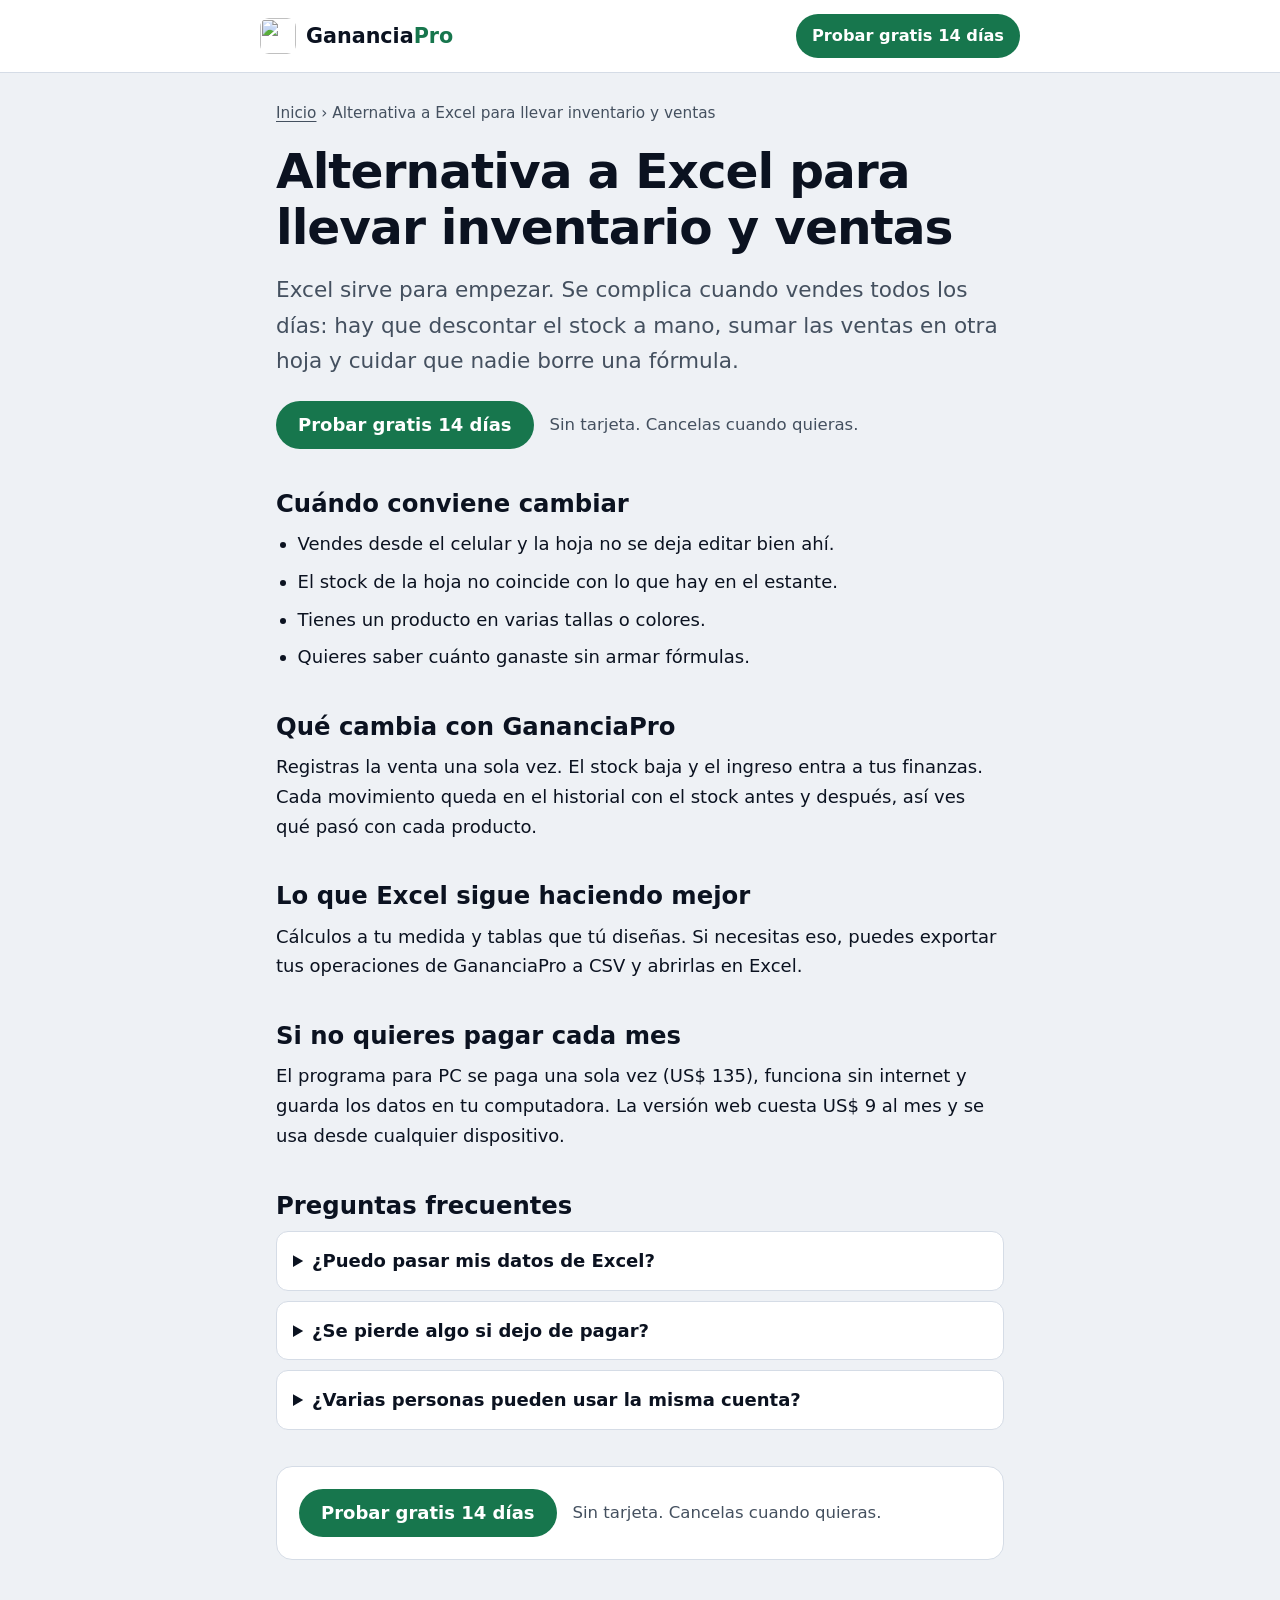
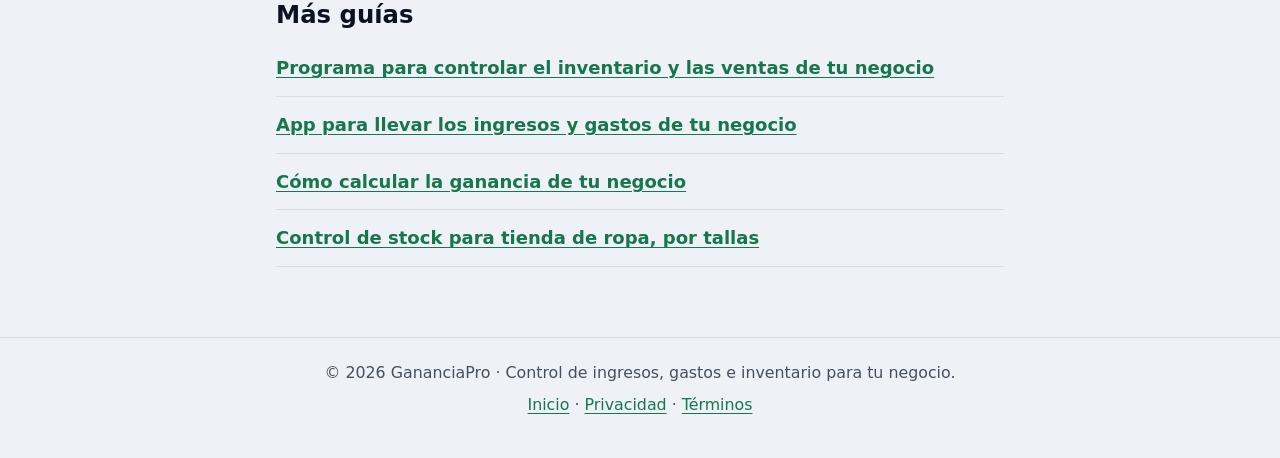
==== alternativa-excel-inventario.html @ 2cda4a4f "SEO: 7 páginas de guía, FAQ con datos estructurados, enlaces internos y sitemap Co-Authored-By: Clau" ====
<!DOCTYPE html>
<html lang="es">
<head>
    <meta charset="UTF-8">
    <meta http-equiv="Content-Security-Policy" content="default-src 'self'; script-src 'none'; style-src 'self'; img-src 'self' data:; font-src 'self'; object-src 'none'; base-uri 'self'; form-action 'none'; frame-src 'none'">
    <meta name="referrer" content="strict-origin-when-cross-origin">
    <meta name="viewport" content="width=device-width, initial-scale=1, viewport-fit=cover">
    <meta name="color-scheme" content="light dark">
    <title>Alternativa a Excel para inventario y ventas | GananciaPro</title>
    <meta name="description" content="¿Llevas tu inventario y tus ventas en Excel? Mira cuándo conviene cambiar y qué ganas con un programa que descuenta el stock y calcula la ganancia solo.">
    <link rel="canonical" href="https://gananciapro.app/alternativa-excel-inventario.html">
    <meta property="og:title" content="Alternativa a Excel para llevar inventario y ventas">
    <meta property="og:description" content="¿Llevas tu inventario y tus ventas en Excel? Mira cuándo conviene cambiar y qué ganas con un programa que descuenta el stock y calcula la ganancia solo.">
    <meta property="og:type" content="article">
    <meta property="og:url" content="https://gananciapro.app/alternativa-excel-inventario.html">
    <meta property="og:image" content="https://gananciapro.app/img/og.png">
    <meta name="twitter:card" content="summary_large_image">
    <link rel="icon" href="favicon.svg" type="image/svg+xml">
    <link rel="stylesheet" href="css/guia.css">
    <script type="application/ld+json">[{"@context": "https://schema.org", "@type": "FAQPage", "inLanguage": "es", "mainEntity": [{"@type": "Question", "name": "¿Puedo pasar mis datos de Excel?", "acceptedAnswer": {"@type": "Answer", "text": "Puedes importar un respaldo CSV con el formato de GananciaPro. Los productos del almacén se crean desde la app."}}, {"@type": "Question", "name": "¿Se pierde algo si dejo de pagar?", "acceptedAnswer": {"@type": "Answer", "text": "No. Sigues viendo y descargando tus datos. Para registrar cosas nuevas necesitas la suscripción activa."}}, {"@type": "Question", "name": "¿Varias personas pueden usar la misma cuenta?", "acceptedAnswer": {"@type": "Answer", "text": "Cada cuenta es de un negocio. Se puede abrir en varios dispositivos con el mismo correo."}}]}, {"@context": "https://schema.org", "@type": "Article", "headline": "Alternativa a Excel para llevar inventario y ventas", "description": "¿Llevas tu inventario y tus ventas en Excel? Mira cuándo conviene cambiar y qué ganas con un programa que descuenta el stock y calcula la ganancia solo.", "inLanguage": "es", "datePublished": "2026-11-14", "dateModified": "2026-11-14", "mainEntityOfPage": "https://gananciapro.app/alternativa-excel-inventario.html", "author": {"@type": "Organization", "name": "GananciaPro", "url": "https://gananciapro.app/"}, "publisher": {"@type": "Organization", "name": "GananciaPro", "logo": {"@type": "ImageObject", "url": "https://gananciapro.app/img/icon-512.png"}}, "image": "https://gananciapro.app/img/og.png"}, {"@context": "https://schema.org", "@type": "BreadcrumbList", "itemListElement": [{"@type": "ListItem", "position": 1, "name": "GananciaPro", "item": "https://gananciapro.app/"}, {"@type": "ListItem", "position": 2, "name": "Alternativa a Excel para llevar inventario y ventas", "item": "https://gananciapro.app/alternativa-excel-inventario.html"}]}]</script>
</head>
<body>
    <header class="g-cab">
        <a class="g-marca" href="./" aria-label="GananciaPro, Inicio"><img src="favicon.svg" alt="" width="36" height="36"><span>Ganancia<b>Pro</b></span></a>
        <a class="g-boton g-boton-chico" href="./#acceso">Probar gratis 14 días</a>
    </header>
    <main class="g-main">
        <nav class="g-migas" aria-label="breadcrumb"><a href="./">Inicio</a> <span aria-hidden="true">›</span> <span>Alternativa a Excel para llevar inventario y ventas</span></nav>
        <h1>Alternativa a Excel para llevar inventario y ventas</h1>
        <p class="g-lead">Excel sirve para empezar. Se complica cuando vendes todos los días: hay que descontar el stock a mano, sumar las ventas en otra hoja y cuidar que nadie borre una fórmula.</p>
        <p class="g-cta"><a class="g-boton" href="./#acceso">Probar gratis 14 días</a> <span>Sin tarjeta. Cancelas cuando quieras.</span></p>
        <h2>Cuándo conviene cambiar</h2>
        <ul>
            <li>Vendes desde el celular y la hoja no se deja editar bien ahí.</li>
            <li>El stock de la hoja no coincide con lo que hay en el estante.</li>
            <li>Tienes un producto en varias tallas o colores.</li>
            <li>Quieres saber cuánto ganaste sin armar fórmulas.</li>
        </ul>
        <h2>Qué cambia con GananciaPro</h2>
        <p>Registras la venta una sola vez. El stock baja y el ingreso entra a tus finanzas. Cada movimiento queda en el historial con el stock antes y después, así ves qué pasó con cada producto.</p>
        <h2>Lo que Excel sigue haciendo mejor</h2>
        <p>Cálculos a tu medida y tablas que tú diseñas. Si necesitas eso, puedes exportar tus operaciones de GananciaPro a CSV y abrirlas en Excel.</p>
        <h2>Si no quieres pagar cada mes</h2>
        <p>El programa para PC se paga una sola vez (US$ 135), funciona sin internet y guarda los datos en tu computadora. La versión web cuesta US$ 9 al mes y se usa desde cualquier dispositivo.</p>
        <h2>Preguntas frecuentes</h2>
        <details class="g-faq"><summary>¿Puedo pasar mis datos de Excel?</summary><p>Puedes importar un respaldo CSV con el formato de GananciaPro. Los productos del almacén se crean desde la app.</p></details>
        <details class="g-faq"><summary>¿Se pierde algo si dejo de pagar?</summary><p>No. Sigues viendo y descargando tus datos. Para registrar cosas nuevas necesitas la suscripción activa.</p></details>
        <details class="g-faq"><summary>¿Varias personas pueden usar la misma cuenta?</summary><p>Cada cuenta es de un negocio. Se puede abrir en varios dispositivos con el mismo correo.</p></details>
        <p class="g-cta g-cta-fin"><a class="g-boton" href="./#acceso">Probar gratis 14 días</a> <span>Sin tarjeta. Cancelas cuando quieras.</span></p>
        <h2>Más guías</h2>
        <ul class="g-enlaces">
            <li><a href="programa-control-inventario.html" hreflang="es">Programa para controlar el inventario y las ventas de tu negocio</a></li>
            <li><a href="app-ingresos-y-gastos.html" hreflang="es">App para llevar los ingresos y gastos de tu negocio</a></li>
            <li><a href="como-calcular-ganancia.html" hreflang="es">Cómo calcular la ganancia de tu negocio</a></li>
            <li><a href="control-stock-tienda-ropa.html" hreflang="es">Control de stock para tienda de ropa, por tallas</a></li>
        </ul>
    </main>
    <footer class="g-pie">
        <p>&copy; 2026 GananciaPro · Control de ingresos, gastos e inventario para tu negocio.</p>
        <p><a href="./">Inicio</a> · <a href="privacidad.html">Privacidad</a> · <a href="terminos.html">Términos</a></p>
    </footer>
</body>
</html>
---- css/guia.css ----
/* Páginas de guía de GananciaPro: lectura clara, letra grande, sin scripts. */
:root {
    --fondo: #eef1f5; --hoja: #ffffff; --tinta: #0b1220; --suave: #44505f; --linea: #d5dce6;
    --verde: #17764d; --verde-fuerte: #0f5c3b; --sobre-verde: #ffffff;
}
@media (prefers-color-scheme: dark) {
    :root { --fondo: #0b1410; --hoja: #14201a; --tinta: #f1f6f3; --suave: #b6c4bb; --linea: #2f4438; --verde: #5fd69a; --verde-fuerte: #86e6b5; --sobre-verde: #062014; }
}
* { box-sizing: border-box; }
html { font-size: 112.5%; -webkit-text-size-adjust: 100%; }
body {
    margin: 0; background: var(--fondo); color: var(--tinta);
    font-family: system-ui, -apple-system, "Segoe UI", Roboto, "Helvetica Neue", Arial, sans-serif;
    line-height: 1.65;
}
a { color: var(--verde); text-underline-offset: 3px; }
a:hover { color: var(--verde-fuerte); }
a:focus-visible, summary:focus-visible { outline: 3px solid var(--verde); outline-offset: 3px; border-radius: 6px; }
.g-cab {
    display: flex; align-items: center; justify-content: space-between; gap: 16px;
    padding: 14px max(16px, calc((100% - 760px) / 2)); background: var(--hoja); border-bottom: 1px solid var(--linea);
}
.g-marca { display: inline-flex; align-items: center; gap: 10px; font-weight: 800; font-size: 1.15rem; color: var(--tinta); text-decoration: none; }
.g-marca b { color: var(--verde); }
.g-marca img { border-radius: 9px; }
.g-main { max-width: 760px; margin: 0 auto; padding: 28px 16px 56px; }
.g-migas { font-size: 0.85rem; color: var(--suave); margin-bottom: 18px; overflow-wrap: anywhere; }
.g-migas a { color: var(--suave); }
h1 { font-size: clamp(1.9rem, 5.2vw, 2.7rem); line-height: 1.15; letter-spacing: -0.02em; margin: 0 0 16px; text-wrap: balance; }
h2 { font-size: 1.35rem; line-height: 1.25; margin: 40px 0 10px; text-wrap: balance; }
p { margin: 0 0 14px; }
.g-lead { font-size: 1.2rem; color: var(--suave); }
ul { margin: 0 0 14px; padding-left: 1.2em; }
li { margin-bottom: 8px; }
.g-cta { display: flex; flex-wrap: wrap; align-items: center; gap: 12px 16px; margin: 22px 0 6px; }
.g-cta span { color: var(--suave); font-size: 0.92rem; }
.g-cta-fin { margin-top: 36px; padding: 22px; background: var(--hoja); border: 1px solid var(--linea); border-radius: 16px; }
.g-boton {
    display: inline-flex; align-items: center; justify-content: center; min-height: 48px; padding: 0 22px;
    background: var(--verde); color: var(--sobre-verde); font-weight: 700; text-decoration: none; border-radius: 999px;
}
.g-boton:hover { background: var(--verde-fuerte); color: var(--sobre-verde); }
.g-boton-chico { min-height: 44px; padding: 0 16px; font-size: 0.9rem; white-space: nowrap; }
.g-faq { background: var(--hoja); border: 1px solid var(--linea); border-radius: 12px; padding: 0 16px; margin-bottom: 10px; }
.g-faq summary { cursor: pointer; font-weight: 700; padding: 14px 0; min-height: 48px; }
.g-faq p { margin: 0 0 14px; color: var(--suave); }
.g-enlaces { list-style: none; padding: 0; }
.g-enlaces li { border-bottom: 1px solid var(--linea); margin: 0; }
.g-enlaces a { display: block; padding: 13px 0; font-weight: 600; }
.g-pie { border-top: 1px solid var(--linea); padding: 22px 16px 34px; text-align: center; color: var(--suave); font-size: 0.88rem; }
.g-pie p { margin: 0 0 6px; }
@media (max-width: 480px) { .g-marca span { font-size: 1rem; } .g-boton-chico { padding: 0 12px; font-size: 0.82rem; } }
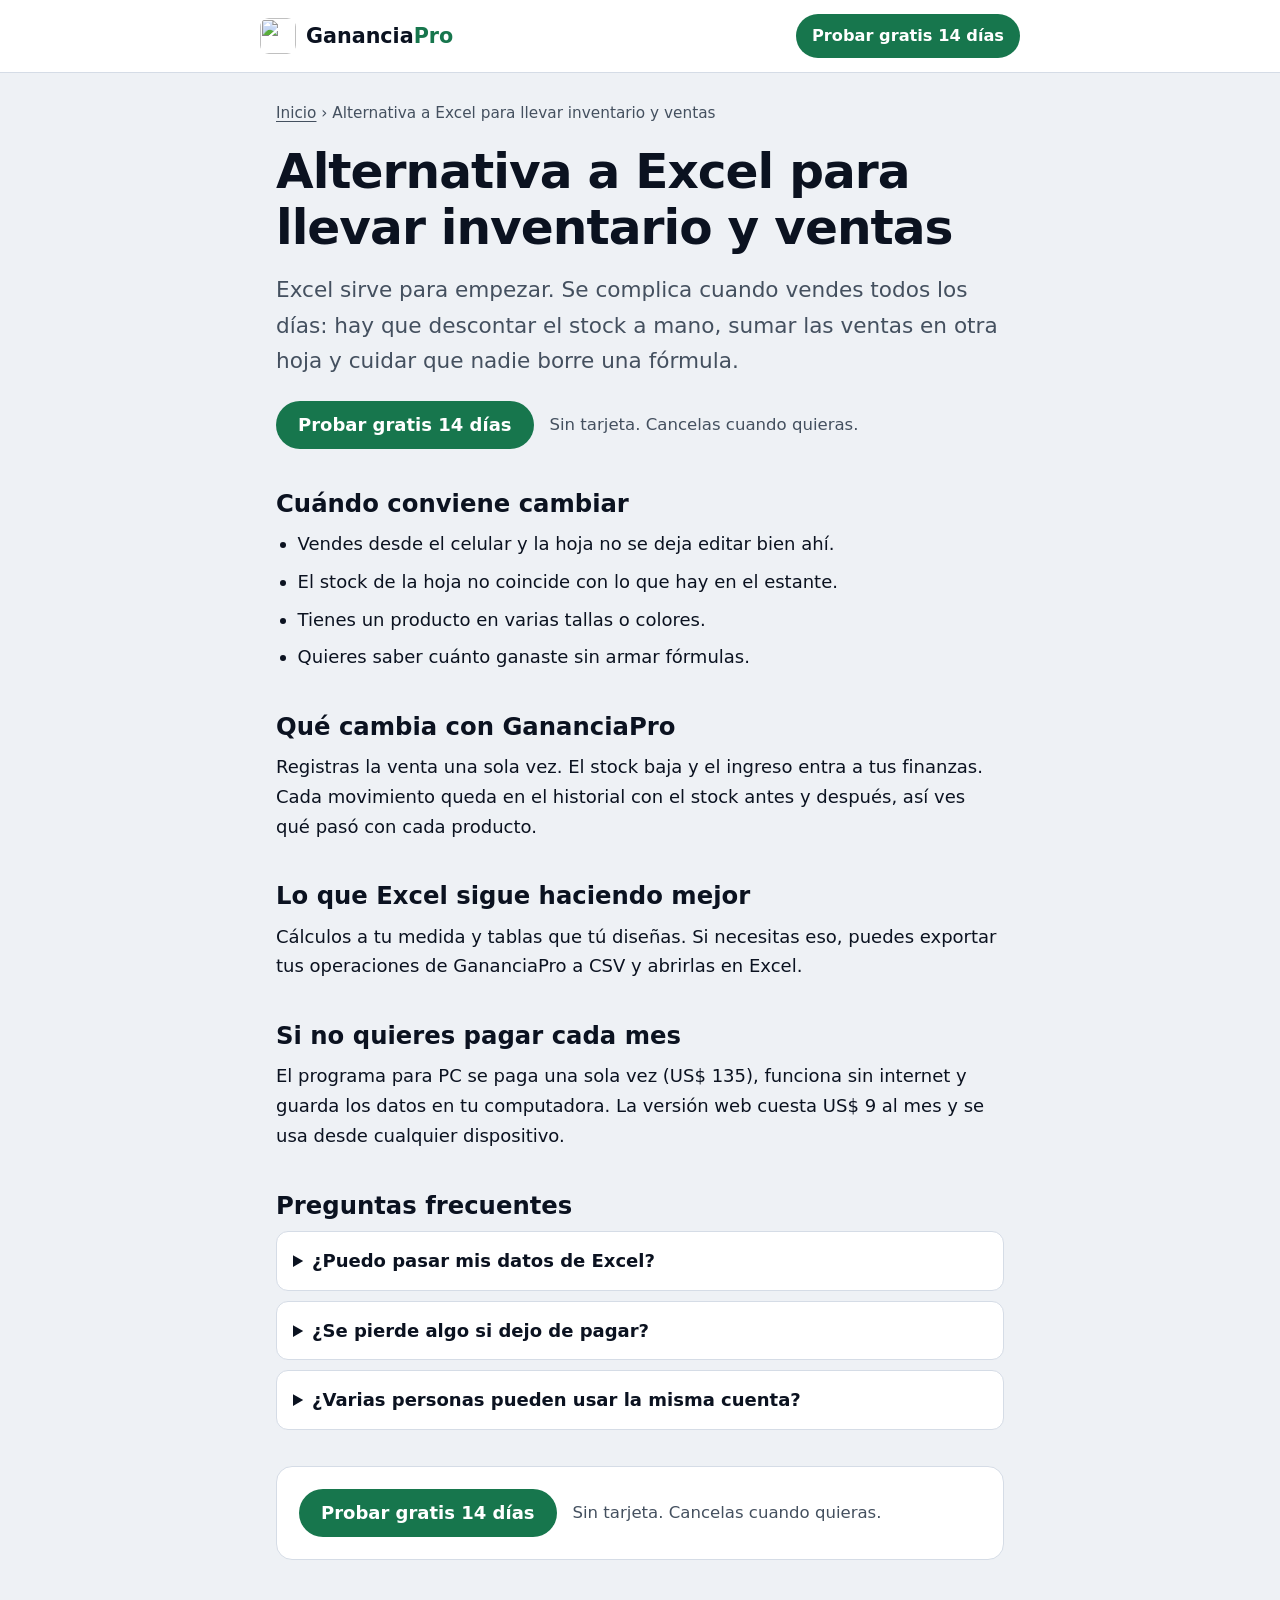
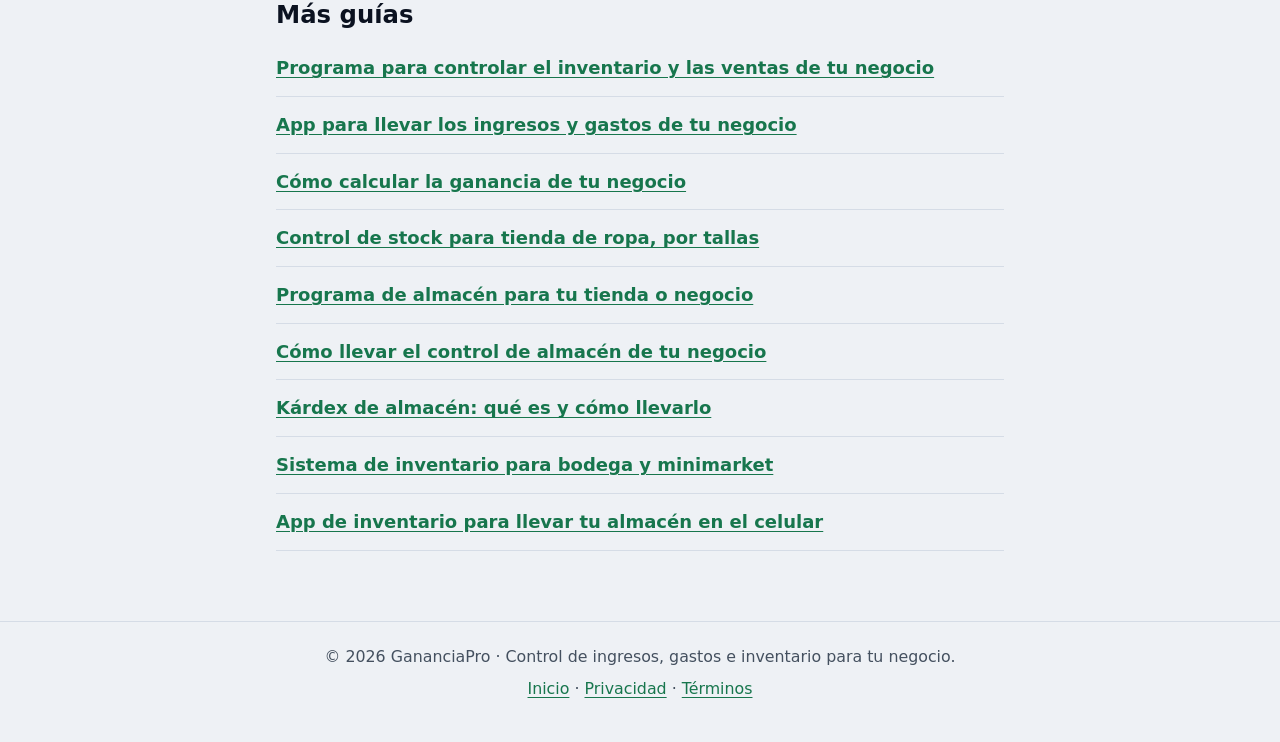
==== commit 3ecf1088: "Add new inventory management links to HTML" ====
--- a/alternativa-excel-inventario.html
+++ b/alternativa-excel-inventario.html
@@ -53,6 +53,11 @@
             <li><a href="app-ingresos-y-gastos.html" hreflang="es">App para llevar los ingresos y gastos de tu negocio</a></li>
             <li><a href="como-calcular-ganancia.html" hreflang="es">Cómo calcular la ganancia de tu negocio</a></li>
             <li><a href="control-stock-tienda-ropa.html" hreflang="es">Control de stock para tienda de ropa, por tallas</a></li>
+            <li><a href="programa-de-almacen.html" hreflang="es">Programa de almacén para tu tienda o negocio</a></li>
+            <li><a href="control-de-almacen.html" hreflang="es">Cómo llevar el control de almacén de tu negocio</a></li>
+            <li><a href="kardex-de-almacen.html" hreflang="es">Kárdex de almacén: qué es y cómo llevarlo</a></li>
+            <li><a href="sistema-inventario-bodega.html" hreflang="es">Sistema de inventario para bodega y minimarket</a></li>
+            <li><a href="app-inventario-celular.html" hreflang="es">App de inventario para llevar tu almacén en el celular</a></li>
         </ul>
     </main>
     <footer class="g-pie">
